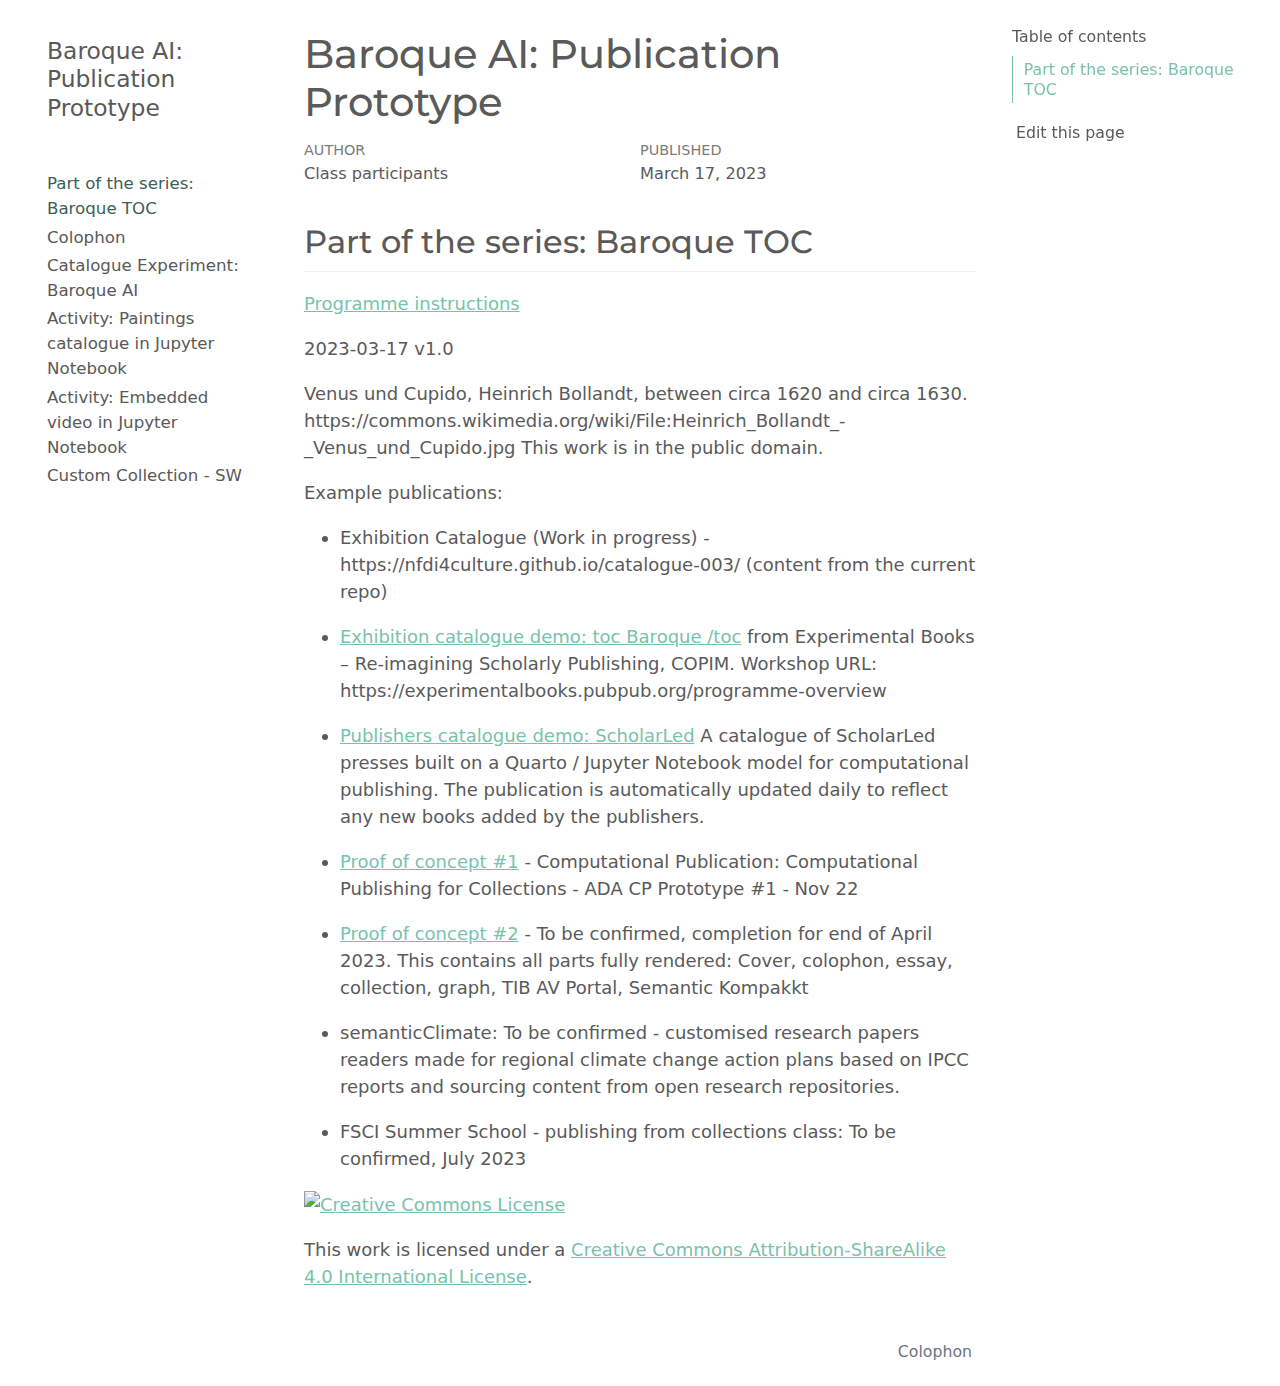
==== docs/index.html @ 7a8c7f81 "updates" ====
<!DOCTYPE html>
<html xmlns="http://www.w3.org/1999/xhtml" lang="en" xml:lang="en"><head>

<meta charset="utf-8">
<meta name="generator" content="quarto-1.2.475">

<meta name="viewport" content="width=device-width, initial-scale=1.0, user-scalable=yes">

<meta name="author" content="Class participants">
<meta name="dcterms.date" content="2023-03-17">

<title>Baroque AI: Publication Prototype</title>
<style>
code{white-space: pre-wrap;}
span.smallcaps{font-variant: small-caps;}
div.columns{display: flex; gap: min(4vw, 1.5em);}
div.column{flex: auto; overflow-x: auto;}
div.hanging-indent{margin-left: 1.5em; text-indent: -1.5em;}
ul.task-list{list-style: none;}
ul.task-list li input[type="checkbox"] {
  width: 0.8em;
  margin: 0 0.8em 0.2em -1.6em;
  vertical-align: middle;
}
</style>


<script src="site_libs/quarto-nav/quarto-nav.js"></script>
<script src="site_libs/quarto-nav/headroom.min.js"></script>
<script src="site_libs/clipboard/clipboard.min.js"></script>
<script src="site_libs/quarto-search/autocomplete.umd.js"></script>
<script src="site_libs/quarto-search/fuse.min.js"></script>
<script src="site_libs/quarto-search/quarto-search.js"></script>
<meta name="quarto:offset" content="./">
<link href="./colophon.html" rel="next">
<script src="site_libs/quarto-html/quarto.js"></script>
<script src="site_libs/quarto-html/popper.min.js"></script>
<script src="site_libs/quarto-html/tippy.umd.min.js"></script>
<script src="site_libs/quarto-html/anchor.min.js"></script>
<link href="site_libs/quarto-html/tippy.css" rel="stylesheet">
<link href="site_libs/quarto-html/quarto-syntax-highlighting.css" rel="stylesheet" id="quarto-text-highlighting-styles">
<script src="site_libs/bootstrap/bootstrap.min.js"></script>
<link href="site_libs/bootstrap/bootstrap-icons.css" rel="stylesheet">
<link href="site_libs/bootstrap/bootstrap.min.css" rel="stylesheet" id="quarto-bootstrap" data-mode="light">
<script id="quarto-search-options" type="application/json">{
  "location": "sidebar",
  "copy-button": false,
  "collapse-after": 3,
  "panel-placement": "start",
  "type": "textbox",
  "limit": 20,
  "language": {
    "search-no-results-text": "No results",
    "search-matching-documents-text": "matching documents",
    "search-copy-link-title": "Copy link to search",
    "search-hide-matches-text": "Hide additional matches",
    "search-more-match-text": "more match in this document",
    "search-more-matches-text": "more matches in this document",
    "search-clear-button-title": "Clear",
    "search-detached-cancel-button-title": "Cancel",
    "search-submit-button-title": "Submit"
  }
}</script>
<script async="" src="https://hypothes.is/embed.js"></script>


</head>

<body class="nav-sidebar floating">

<div id="quarto-search-results"></div>
  <header id="quarto-header" class="headroom fixed-top">
  <nav class="quarto-secondary-nav" data-bs-toggle="collapse" data-bs-target="#quarto-sidebar" aria-controls="quarto-sidebar" aria-expanded="false" aria-label="Toggle sidebar navigation" onclick="if (window.quartoToggleHeadroom) { window.quartoToggleHeadroom(); }">
    <div class="container-fluid d-flex justify-content-between">
      <h1 class="quarto-secondary-nav-title">Baroque AI: Publication Prototype</h1>
      <button type="button" class="quarto-btn-toggle btn" aria-label="Show secondary navigation">
        <i class="bi bi-chevron-right"></i>
      </button>
    </div>
  </nav>
</header>
<!-- content -->
<div id="quarto-content" class="quarto-container page-columns page-rows-contents page-layout-article">
<!-- sidebar -->
  <nav id="quarto-sidebar" class="sidebar collapse sidebar-navigation floating overflow-auto">
    <div class="pt-lg-2 mt-2 text-left sidebar-header">
    <div class="sidebar-title mb-0 py-0">
      <a href="./">Baroque AI: Publication Prototype</a> 
        <div class="sidebar-tools-main">
    <a href="https://github.com/NFDI4Culture/catalogue-003" title="Source Code" class="sidebar-tool px-1"><i class="bi bi-github"></i></a>
    <a href="./Baroque-AI--Publication-Prototype.pdf" title="Download PDF" class="sidebar-tool px-1"><i class="bi bi-file-pdf"></i></a>
</div>
    </div>
      </div>
      <div class="mt-2 flex-shrink-0 align-items-center">
        <div class="sidebar-search">
        <div id="quarto-search" class="" title="Search"></div>
        </div>
      </div>
    <div class="sidebar-menu-container"> 
    <ul class="list-unstyled mt-1">
        <li class="sidebar-item">
  <div class="sidebar-item-container"> 
  <a href="./index.html" class="sidebar-item-text sidebar-link active"><span class="chapter-title">Part of the series: Baroque TOC</span></a>
  </div>
</li>
        <li class="sidebar-item">
  <div class="sidebar-item-container"> 
  <a href="./colophon.html" class="sidebar-item-text sidebar-link"><span class="chapter-title">Colophon</span></a>
  </div>
</li>
        <li class="sidebar-item">
  <div class="sidebar-item-container"> 
  <a href="./collection003.html" class="sidebar-item-text sidebar-link"><span class="chapter-title">Catalogue Experiment: Baroque AI</span></a>
  </div>
</li>
        <li class="sidebar-item">
  <div class="sidebar-item-container"> 
  <a href="./paintings.html" class="sidebar-item-text sidebar-link"><span class="chapter-title">Activity: Paintings catalogue in Jupyter Notebook</span></a>
  </div>
</li>
        <li class="sidebar-item">
  <div class="sidebar-item-container"> 
  <a href="./video.html" class="sidebar-item-text sidebar-link"><span class="chapter-title">Activity: Embedded video in Jupyter Notebook</span></a>
  </div>
</li>
        <li class="sidebar-item">
  <div class="sidebar-item-container"> 
  <a href="./sw-collection.html" class="sidebar-item-text sidebar-link"><span class="chapter-title">Custom Collection - SW</span></a>
  </div>
</li>
    </ul>
    </div>
</nav>
<!-- margin-sidebar -->
    <div id="quarto-margin-sidebar" class="sidebar margin-sidebar">
        <nav id="TOC" role="doc-toc" class="toc-active">
    <h2 id="toc-title">Table of contents</h2>
   
  <ul>
  <li><a href="#part-of-the-series-baroque-toc" id="toc-part-of-the-series-baroque-toc" class="nav-link active" data-scroll-target="#part-of-the-series-baroque-toc">Part of the series: Baroque TOC</a></li>
  </ul>
<div class="toc-actions"><div><i class="bi bi-github"></i></div><div class="action-links"><p><a href="https://github.com/NFDI4Culture/catalogue-003/edit/main/index.qmd" class="toc-action">Edit this page</a></p></div></div></nav>
    </div>
<!-- main -->
<main class="content" id="quarto-document-content">

<header id="title-block-header" class="quarto-title-block default">
<div class="quarto-title">
<h1 class="title d-none d-lg-block">Baroque AI: Publication Prototype</h1>
</div>



<div class="quarto-title-meta">

    <div>
    <div class="quarto-title-meta-heading">Author</div>
    <div class="quarto-title-meta-contents">
             <p>Class participants </p>
          </div>
  </div>
    
    <div>
    <div class="quarto-title-meta-heading">Published</div>
    <div class="quarto-title-meta-contents">
      <p class="date">March 17, 2023</p>
    </div>
  </div>
  
    
  </div>
  

</header>

<section id="part-of-the-series-baroque-toc" class="level2">
<h2 class="anchored" data-anchor-id="part-of-the-series-baroque-toc">Part of the series: Baroque TOC</h2>
<p><a href="https://nfdi4culture.github.io/class-ADA-CP-pipeline/">Programme instructions</a></p>
<p>2023-03-17 v1.0</p>
<p>Venus und Cupido, Heinrich Bollandt, between circa 1620 and circa 1630. https://commons.wikimedia.org/wiki/File:Heinrich_Bollandt_-_Venus_und_Cupido.jpg This work is in the public domain.</p>
<p>Example publications:</p>
<ul>
<li><p>Exhibition Catalogue (Work in progress) - https://nfdi4culture.github.io/catalogue-003/ (content from the current repo)</p></li>
<li><p><a href="https://nfdi4culture.github.io/experimental-books-workshop/">Exhibition catalogue demo: toc Baroque /toc</a> from Experimental Books – Re-imagining Scholarly Publishing, COPIM. Workshop URL: https://experimentalbooks.pubpub.org/programme-overview</p></li>
<li><p><a href="https://simonxix.github.io/scholarled_catalogue/">Publishers catalogue demo: ScholarLed</a> A catalogue of ScholarLed presses built on a Quarto / Jupyter Notebook model for computational publishing. The publication is automatically updated daily to reflect any new books added by the publishers.</p></li>
<li><p><a href="https://nfdi4culture.github.io/cp4c/">Proof of concept #1</a> - Computational Publication: Computational Publishing for Collections - ADA CP Prototype #1 - Nov 22</p></li>
<li><p><a href="https://nfdi4culture.github.io/art_catalogue_test/">Proof of concept #2</a> - To be confirmed, completion for end of April 2023. This contains all parts fully rendered: Cover, colophon, essay, collection, graph, TIB AV Portal, Semantic Kompakkt</p></li>
<li><p>semanticClimate: To be confirmed - customised research papers readers made for regional climate change action plans based on IPCC reports and sourcing content from open research repositories.</p></li>
<li><p>FSCI Summer School - publishing from collections class: To be confirmed, July 2023</p></li>
</ul>
<p><a rel="license" href="http://creativecommons.org/licenses/by-sa/4.0/"><img alt="Creative Commons License" style="border-width:0" src="https://i.creativecommons.org/l/by-sa/4.0/88x31.png"></a></p>
<p>This work is licensed under a <a rel="license" href="http://creativecommons.org/licenses/by-sa/4.0/">Creative Commons Attribution-ShareAlike 4.0 International License</a>.</p>


</section>

</main> <!-- /main -->
<script id="quarto-html-after-body" type="application/javascript">
window.document.addEventListener("DOMContentLoaded", function (event) {
  const toggleBodyColorMode = (bsSheetEl) => {
    const mode = bsSheetEl.getAttribute("data-mode");
    const bodyEl = window.document.querySelector("body");
    if (mode === "dark") {
      bodyEl.classList.add("quarto-dark");
      bodyEl.classList.remove("quarto-light");
    } else {
      bodyEl.classList.add("quarto-light");
      bodyEl.classList.remove("quarto-dark");
    }
  }
  const toggleBodyColorPrimary = () => {
    const bsSheetEl = window.document.querySelector("link#quarto-bootstrap");
    if (bsSheetEl) {
      toggleBodyColorMode(bsSheetEl);
    }
  }
  toggleBodyColorPrimary();  
  const icon = "";
  const anchorJS = new window.AnchorJS();
  anchorJS.options = {
    placement: 'right',
    icon: icon
  };
  anchorJS.add('.anchored');
  const clipboard = new window.ClipboardJS('.code-copy-button', {
    target: function(trigger) {
      return trigger.previousElementSibling;
    }
  });
  clipboard.on('success', function(e) {
    // button target
    const button = e.trigger;
    // don't keep focus
    button.blur();
    // flash "checked"
    button.classList.add('code-copy-button-checked');
    var currentTitle = button.getAttribute("title");
    button.setAttribute("title", "Copied!");
    let tooltip;
    if (window.bootstrap) {
      button.setAttribute("data-bs-toggle", "tooltip");
      button.setAttribute("data-bs-placement", "left");
      button.setAttribute("data-bs-title", "Copied!");
      tooltip = new bootstrap.Tooltip(button, 
        { trigger: "manual", 
          customClass: "code-copy-button-tooltip",
          offset: [0, -8]});
      tooltip.show();    
    }
    setTimeout(function() {
      if (tooltip) {
        tooltip.hide();
        button.removeAttribute("data-bs-title");
        button.removeAttribute("data-bs-toggle");
        button.removeAttribute("data-bs-placement");
      }
      button.setAttribute("title", currentTitle);
      button.classList.remove('code-copy-button-checked');
    }, 1000);
    // clear code selection
    e.clearSelection();
  });
  function tippyHover(el, contentFn) {
    const config = {
      allowHTML: true,
      content: contentFn,
      maxWidth: 500,
      delay: 100,
      arrow: false,
      appendTo: function(el) {
          return el.parentElement;
      },
      interactive: true,
      interactiveBorder: 10,
      theme: 'quarto',
      placement: 'bottom-start'
    };
    window.tippy(el, config); 
  }
  const noterefs = window.document.querySelectorAll('a[role="doc-noteref"]');
  for (var i=0; i<noterefs.length; i++) {
    const ref = noterefs[i];
    tippyHover(ref, function() {
      // use id or data attribute instead here
      let href = ref.getAttribute('data-footnote-href') || ref.getAttribute('href');
      try { href = new URL(href).hash; } catch {}
      const id = href.replace(/^#\/?/, "");
      const note = window.document.getElementById(id);
      return note.innerHTML;
    });
  }
  const findCites = (el) => {
    const parentEl = el.parentElement;
    if (parentEl) {
      const cites = parentEl.dataset.cites;
      if (cites) {
        return {
          el,
          cites: cites.split(' ')
        };
      } else {
        return findCites(el.parentElement)
      }
    } else {
      return undefined;
    }
  };
  var bibliorefs = window.document.querySelectorAll('a[role="doc-biblioref"]');
  for (var i=0; i<bibliorefs.length; i++) {
    const ref = bibliorefs[i];
    const citeInfo = findCites(ref);
    if (citeInfo) {
      tippyHover(citeInfo.el, function() {
        var popup = window.document.createElement('div');
        citeInfo.cites.forEach(function(cite) {
          var citeDiv = window.document.createElement('div');
          citeDiv.classList.add('hanging-indent');
          citeDiv.classList.add('csl-entry');
          var biblioDiv = window.document.getElementById('ref-' + cite);
          if (biblioDiv) {
            citeDiv.innerHTML = biblioDiv.innerHTML;
          }
          popup.appendChild(citeDiv);
        });
        return popup.innerHTML;
      });
    }
  }
});
</script>
<nav class="page-navigation">
  <div class="nav-page nav-page-previous">
  </div>
  <div class="nav-page nav-page-next">
      <a href="./colophon.html" class="pagination-link">
        <span class="nav-page-text"><span class="chapter-title">Colophon</span></span> <i class="bi bi-arrow-right-short"></i>
      </a>
  </div>
</nav>
</div> <!-- /content -->



</body></html>
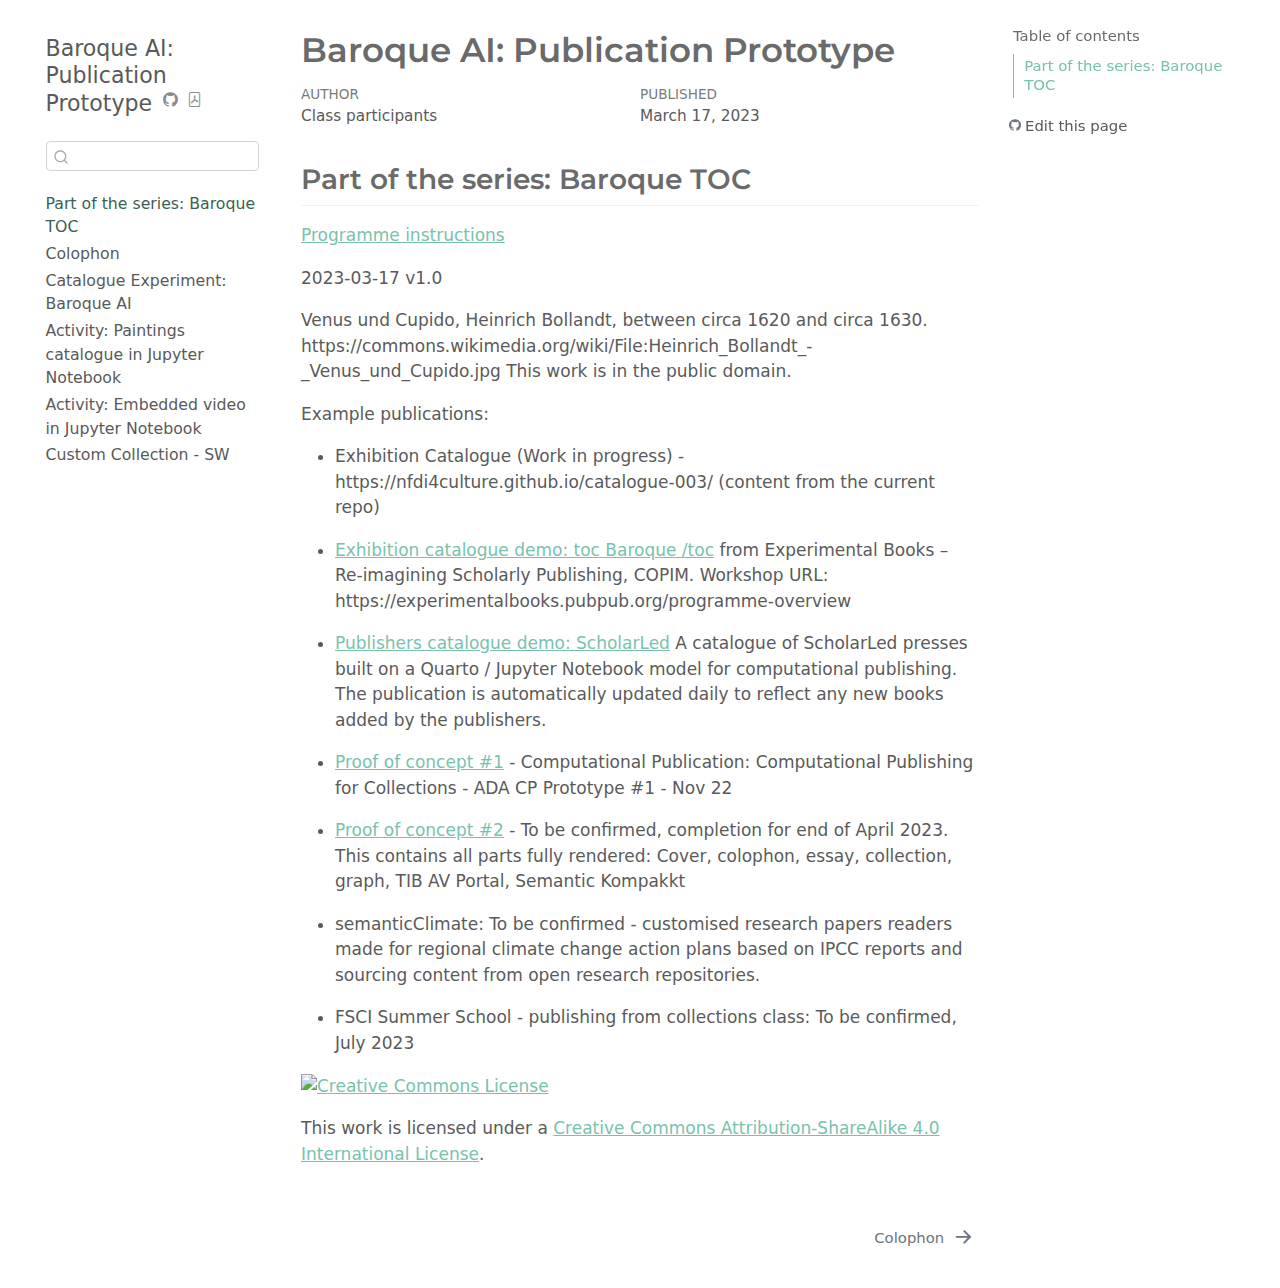
==== commit f9669c50: "changed my collection query" ====
--- a/docs/index.html
+++ b/docs/index.html
@@ -2,7 +2,7 @@
 <html xmlns="http://www.w3.org/1999/xhtml" lang="en" xml:lang="en"><head>
 
 <meta charset="utf-8">
-<meta name="generator" content="quarto-1.2.475">
+<meta name="generator" content="quarto-1.3.287">
 
 <meta name="viewport" content="width=device-width, initial-scale=1.0, user-scalable=yes">
 
@@ -19,7 +19,7 @@
 ul.task-list{list-style: none;}
 ul.task-list li input[type="checkbox"] {
   width: 0.8em;
-  margin: 0 0.8em 0.2em -1.6em;
+  margin: 0 0.8em 0.2em -1em; /* quarto-specific, see https://github.com/quarto-dev/quarto-cli/issues/4556 */ 
   vertical-align: middle;
 }
 </style>
@@ -70,11 +70,16 @@
 
 <div id="quarto-search-results"></div>
   <header id="quarto-header" class="headroom fixed-top">
-  <nav class="quarto-secondary-nav" data-bs-toggle="collapse" data-bs-target="#quarto-sidebar" aria-controls="quarto-sidebar" aria-expanded="false" aria-label="Toggle sidebar navigation" onclick="if (window.quartoToggleHeadroom) { window.quartoToggleHeadroom(); }">
-    <div class="container-fluid d-flex justify-content-between">
-      <h1 class="quarto-secondary-nav-title">Baroque AI: Publication Prototype</h1>
-      <button type="button" class="quarto-btn-toggle btn" aria-label="Show secondary navigation">
-        <i class="bi bi-chevron-right"></i>
+  <nav class="quarto-secondary-nav">
+    <div class="container-fluid d-flex">
+      <button type="button" class="quarto-btn-toggle btn" data-bs-toggle="collapse" data-bs-target="#quarto-sidebar,#quarto-sidebar-glass" aria-controls="quarto-sidebar" aria-expanded="false" aria-label="Toggle sidebar navigation" onclick="if (window.quartoToggleHeadroom) { window.quartoToggleHeadroom(); }">
+        <i class="bi bi-layout-text-sidebar-reverse"></i>
+      </button>
+      <nav class="quarto-page-breadcrumbs" aria-label="breadcrumb"><ol class="breadcrumb"><li class="breadcrumb-item"><a href="./index.html"><span class="chapter-number">1</span>&nbsp; <span class="chapter-title">Part of the series: Baroque TOC</span></a></li></ol></nav>
+      <a class="flex-grow-1" role="button" data-bs-toggle="collapse" data-bs-target="#quarto-sidebar,#quarto-sidebar-glass" aria-controls="quarto-sidebar" aria-expanded="false" aria-label="Toggle sidebar navigation" onclick="if (window.quartoToggleHeadroom) { window.quartoToggleHeadroom(); }">      
+      </a>
+      <button type="button" class="btn quarto-search-button" aria-label="Search" onclick="window.quartoOpenSearch();">
+        <i class="bi bi-search"></i>
       </button>
     </div>
   </nav>
@@ -82,21 +87,21 @@
 <!-- content -->
 <div id="quarto-content" class="quarto-container page-columns page-rows-contents page-layout-article">
 <!-- sidebar -->
-  <nav id="quarto-sidebar" class="sidebar collapse sidebar-navigation floating overflow-auto">
+  <nav id="quarto-sidebar" class="sidebar collapse collapse-horizontal sidebar-navigation floating overflow-auto">
     <div class="pt-lg-2 mt-2 text-left sidebar-header">
     <div class="sidebar-title mb-0 py-0">
       <a href="./">Baroque AI: Publication Prototype</a> 
         <div class="sidebar-tools-main">
-    <a href="https://github.com/NFDI4Culture/catalogue-003" title="Source Code" class="sidebar-tool px-1"><i class="bi bi-github"></i></a>
-    <a href="./Baroque-AI--Publication-Prototype.pdf" title="Download PDF" class="sidebar-tool px-1"><i class="bi bi-file-pdf"></i></a>
+    <a href="https://github.com/NFDI4Culture/catalogue-003" title="Source Code" class="quarto-navigation-tool px-1" aria-label="Source Code"><i class="bi bi-github"></i></a>
+    <a href="./Baroque-AI--Publication-Prototype.pdf" title="Download PDF" class="quarto-navigation-tool px-1" aria-label="Download PDF"><i class="bi bi-file-pdf"></i></a>
 </div>
     </div>
       </div>
-      <div class="mt-2 flex-shrink-0 align-items-center">
+        <div class="mt-2 flex-shrink-0 align-items-center">
         <div class="sidebar-search">
         <div id="quarto-search" class="" title="Search"></div>
         </div>
-      </div>
+        </div>
     <div class="sidebar-menu-container"> 
     <ul class="list-unstyled mt-1">
         <li class="sidebar-item">
@@ -132,6 +137,7 @@
     </ul>
     </div>
 </nav>
+<div id="quarto-sidebar-glass" data-bs-toggle="collapse" data-bs-target="#quarto-sidebar,#quarto-sidebar-glass"></div>
 <!-- margin-sidebar -->
     <div id="quarto-margin-sidebar" class="sidebar margin-sidebar">
         <nav id="TOC" role="doc-toc" class="toc-active">
@@ -147,7 +153,7 @@
 
 <header id="title-block-header" class="quarto-title-block default">
 <div class="quarto-title">
-<h1 class="title d-none d-lg-block">Baroque AI: Publication Prototype</h1>
+<h1 class="title">Baroque AI: Publication Prototype</h1>
 </div>
 
 
@@ -223,9 +229,23 @@
     icon: icon
   };
   anchorJS.add('.anchored');
+  const isCodeAnnotation = (el) => {
+    for (const clz of el.classList) {
+      if (clz.startsWith('code-annotation-')) {                     
+        return true;
+      }
+    }
+    return false;
+  }
   const clipboard = new window.ClipboardJS('.code-copy-button', {
-    target: function(trigger) {
-      return trigger.previousElementSibling;
+    text: function(trigger) {
+      const codeEl = trigger.previousElementSibling.cloneNode(true);
+      for (const childEl of codeEl.children) {
+        if (isCodeAnnotation(childEl)) {
+          childEl.remove();
+        }
+      }
+      return codeEl.innerText;
     }
   });
   clipboard.on('success', function(e) {
@@ -290,6 +310,92 @@
       return note.innerHTML;
     });
   }
+      let selectedAnnoteEl;
+      const selectorForAnnotation = ( cell, annotation) => {
+        let cellAttr = 'data-code-cell="' + cell + '"';
+        let lineAttr = 'data-code-annotation="' +  annotation + '"';
+        const selector = 'span[' + cellAttr + '][' + lineAttr + ']';
+        return selector;
+      }
+      const selectCodeLines = (annoteEl) => {
+        const doc = window.document;
+        const targetCell = annoteEl.getAttribute("data-target-cell");
+        const targetAnnotation = annoteEl.getAttribute("data-target-annotation");
+        const annoteSpan = window.document.querySelector(selectorForAnnotation(targetCell, targetAnnotation));
+        const lines = annoteSpan.getAttribute("data-code-lines").split(",");
+        const lineIds = lines.map((line) => {
+          return targetCell + "-" + line;
+        })
+        let top = null;
+        let height = null;
+        let parent = null;
+        if (lineIds.length > 0) {
+            //compute the position of the single el (top and bottom and make a div)
+            const el = window.document.getElementById(lineIds[0]);
+            top = el.offsetTop;
+            height = el.offsetHeight;
+            parent = el.parentElement.parentElement;
+          if (lineIds.length > 1) {
+            const lastEl = window.document.getElementById(lineIds[lineIds.length - 1]);
+            const bottom = lastEl.offsetTop + lastEl.offsetHeight;
+            height = bottom - top;
+          }
+          if (top !== null && height !== null && parent !== null) {
+            // cook up a div (if necessary) and position it 
+            let div = window.document.getElementById("code-annotation-line-highlight");
+            if (div === null) {
+              div = window.document.createElement("div");
+              div.setAttribute("id", "code-annotation-line-highlight");
+              div.style.position = 'absolute';
+              parent.appendChild(div);
+            }
+            div.style.top = top - 2 + "px";
+            div.style.height = height + 4 + "px";
+            let gutterDiv = window.document.getElementById("code-annotation-line-highlight-gutter");
+            if (gutterDiv === null) {
+              gutterDiv = window.document.createElement("div");
+              gutterDiv.setAttribute("id", "code-annotation-line-highlight-gutter");
+              gutterDiv.style.position = 'absolute';
+              const codeCell = window.document.getElementById(targetCell);
+              const gutter = codeCell.querySelector('.code-annotation-gutter');
+              gutter.appendChild(gutterDiv);
+            }
+            gutterDiv.style.top = top - 2 + "px";
+            gutterDiv.style.height = height + 4 + "px";
+          }
+          selectedAnnoteEl = annoteEl;
+        }
+      };
+      const unselectCodeLines = () => {
+        const elementsIds = ["code-annotation-line-highlight", "code-annotation-line-highlight-gutter"];
+        elementsIds.forEach((elId) => {
+          const div = window.document.getElementById(elId);
+          if (div) {
+            div.remove();
+          }
+        });
+        selectedAnnoteEl = undefined;
+      };
+      // Attach click handler to the DT
+      const annoteDls = window.document.querySelectorAll('dt[data-target-cell]');
+      for (const annoteDlNode of annoteDls) {
+        annoteDlNode.addEventListener('click', (event) => {
+          const clickedEl = event.target;
+          if (clickedEl !== selectedAnnoteEl) {
+            unselectCodeLines();
+            const activeEl = window.document.querySelector('dt[data-target-cell].code-annotation-active');
+            if (activeEl) {
+              activeEl.classList.remove('code-annotation-active');
+            }
+            selectCodeLines(clickedEl);
+            clickedEl.classList.add('code-annotation-active');
+          } else {
+            // Unselect the line
+            unselectCodeLines();
+            clickedEl.classList.remove('code-annotation-active');
+          }
+        });
+      }
   const findCites = (el) => {
     const parentEl = el.parentElement;
     if (parentEl) {
--- a/docs/site_libs/quarto-html/quarto-syntax-highlighting.css
+++ b/docs/site_libs/quarto-html/quarto-syntax-highlighting.css
@@ -0,0 +1,203 @@
+/* quarto syntax highlight colors */
+:root {
+  --quarto-hl-ot-color: #003B4F;
+  --quarto-hl-at-color: #657422;
+  --quarto-hl-ss-color: #20794D;
+  --quarto-hl-an-color: #5E5E5E;
+  --quarto-hl-fu-color: #4758AB;
+  --quarto-hl-st-color: #20794D;
+  --quarto-hl-cf-color: #003B4F;
+  --quarto-hl-op-color: #5E5E5E;
+  --quarto-hl-er-color: #AD0000;
+  --quarto-hl-bn-color: #AD0000;
+  --quarto-hl-al-color: #AD0000;
+  --quarto-hl-va-color: #111111;
+  --quarto-hl-bu-color: inherit;
+  --quarto-hl-ex-color: inherit;
+  --quarto-hl-pp-color: #AD0000;
+  --quarto-hl-in-color: #5E5E5E;
+  --quarto-hl-vs-color: #20794D;
+  --quarto-hl-wa-color: #5E5E5E;
+  --quarto-hl-do-color: #5E5E5E;
+  --quarto-hl-im-color: #00769E;
+  --quarto-hl-ch-color: #20794D;
+  --quarto-hl-dt-color: #AD0000;
+  --quarto-hl-fl-color: #AD0000;
+  --quarto-hl-co-color: #5E5E5E;
+  --quarto-hl-cv-color: #5E5E5E;
+  --quarto-hl-cn-color: #8f5902;
+  --quarto-hl-sc-color: #5E5E5E;
+  --quarto-hl-dv-color: #AD0000;
+  --quarto-hl-kw-color: #003B4F;
+}
+
+/* other quarto variables */
+:root {
+  --quarto-font-monospace: SFMono-Regular, Menlo, Monaco, Consolas, "Liberation Mono", "Courier New", monospace;
+}
+
+pre > code.sourceCode > span {
+  color: #003B4F;
+}
+
+code span {
+  color: #003B4F;
+}
+
+code.sourceCode > span {
+  color: #003B4F;
+}
+
+div.sourceCode,
+div.sourceCode pre.sourceCode {
+  color: #003B4F;
+}
+
+code span.ot {
+  color: #003B4F;
+  font-style: inherit;
+}
+
+code span.at {
+  color: #657422;
+  font-style: inherit;
+}
+
+code span.ss {
+  color: #20794D;
+  font-style: inherit;
+}
+
+code span.an {
+  color: #5E5E5E;
+  font-style: inherit;
+}
+
+code span.fu {
+  color: #4758AB;
+  font-style: inherit;
+}
+
+code span.st {
+  color: #20794D;
+  font-style: inherit;
+}
+
+code span.cf {
+  color: #003B4F;
+  font-style: inherit;
+}
+
+code span.op {
+  color: #5E5E5E;
+  font-style: inherit;
+}
+
+code span.er {
+  color: #AD0000;
+  font-style: inherit;
+}
+
+code span.bn {
+  color: #AD0000;
+  font-style: inherit;
+}
+
+code span.al {
+  color: #AD0000;
+  font-style: inherit;
+}
+
+code span.va {
+  color: #111111;
+  font-style: inherit;
+}
+
+code span.bu {
+  font-style: inherit;
+}
+
+code span.ex {
+  font-style: inherit;
+}
+
+code span.pp {
+  color: #AD0000;
+  font-style: inherit;
+}
+
+code span.in {
+  color: #5E5E5E;
+  font-style: inherit;
+}
+
+code span.vs {
+  color: #20794D;
+  font-style: inherit;
+}
+
+code span.wa {
+  color: #5E5E5E;
+  font-style: italic;
+}
+
+code span.do {
+  color: #5E5E5E;
+  font-style: italic;
+}
+
+code span.im {
+  color: #00769E;
+  font-style: inherit;
+}
+
+code span.ch {
+  color: #20794D;
+  font-style: inherit;
+}
+
+code span.dt {
+  color: #AD0000;
+  font-style: inherit;
+}
+
+code span.fl {
+  color: #AD0000;
+  font-style: inherit;
+}
+
+code span.co {
+  color: #5E5E5E;
+  font-style: inherit;
+}
+
+code span.cv {
+  color: #5E5E5E;
+  font-style: italic;
+}
+
+code span.cn {
+  color: #8f5902;
+  font-style: inherit;
+}
+
+code span.sc {
+  color: #5E5E5E;
+  font-style: inherit;
+}
+
+code span.dv {
+  color: #AD0000;
+  font-style: inherit;
+}
+
+code span.kw {
+  color: #003B4F;
+  font-style: inherit;
+}
+
+.prevent-inlining {
+  content: "</";
+}
+
+/*# sourceMappingURL=debc5d5d77c3f9108843748ff7464032.css.map */
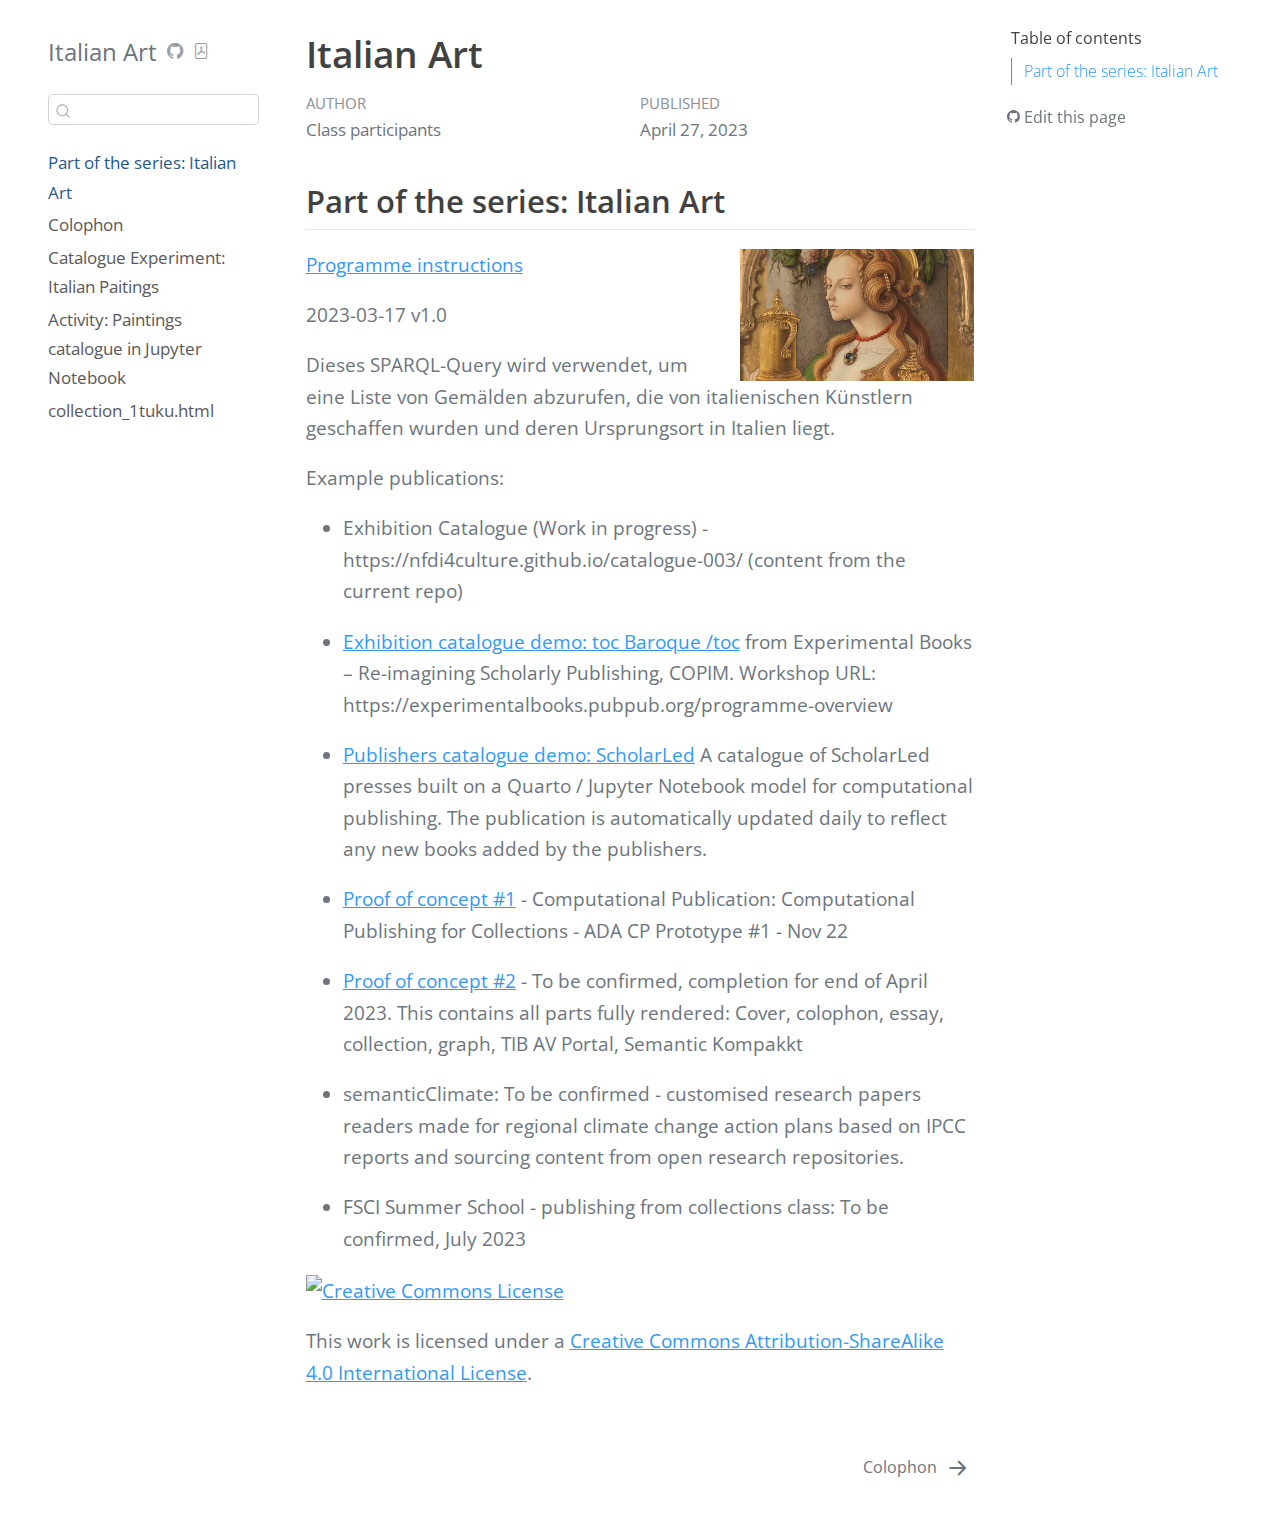
==== commit 200b6449: "results of "Publishing Task"" ====
--- a/docs/index.html
+++ b/docs/index.html
@@ -7,9 +7,9 @@
 <meta name="viewport" content="width=device-width, initial-scale=1.0, user-scalable=yes">
 
 <meta name="author" content="Class participants">
-<meta name="dcterms.date" content="2023-03-17">
-
-<title>Baroque AI: Publication Prototype</title>
+<meta name="dcterms.date" content="2023-04-27">
+
+<title>Italian Art</title>
 <style>
 code{white-space: pre-wrap;}
 span.smallcaps{font-variant: small-caps;}
@@ -75,7 +75,7 @@
       <button type="button" class="quarto-btn-toggle btn" data-bs-toggle="collapse" data-bs-target="#quarto-sidebar,#quarto-sidebar-glass" aria-controls="quarto-sidebar" aria-expanded="false" aria-label="Toggle sidebar navigation" onclick="if (window.quartoToggleHeadroom) { window.quartoToggleHeadroom(); }">
         <i class="bi bi-layout-text-sidebar-reverse"></i>
       </button>
-      <nav class="quarto-page-breadcrumbs" aria-label="breadcrumb"><ol class="breadcrumb"><li class="breadcrumb-item"><a href="./index.html"><span class="chapter-number">1</span>&nbsp; <span class="chapter-title">Part of the series: Baroque TOC</span></a></li></ol></nav>
+      <nav class="quarto-page-breadcrumbs" aria-label="breadcrumb"><ol class="breadcrumb"><li class="breadcrumb-item"><a href="./index.html"><span class="chapter-number">1</span>&nbsp; <span class="chapter-title">Part of the series: Italian Art</span></a></li></ol></nav>
       <a class="flex-grow-1" role="button" data-bs-toggle="collapse" data-bs-target="#quarto-sidebar,#quarto-sidebar-glass" aria-controls="quarto-sidebar" aria-expanded="false" aria-label="Toggle sidebar navigation" onclick="if (window.quartoToggleHeadroom) { window.quartoToggleHeadroom(); }">      
       </a>
       <button type="button" class="btn quarto-search-button" aria-label="Search" onclick="window.quartoOpenSearch();">
@@ -90,10 +90,10 @@
   <nav id="quarto-sidebar" class="sidebar collapse collapse-horizontal sidebar-navigation floating overflow-auto">
     <div class="pt-lg-2 mt-2 text-left sidebar-header">
     <div class="sidebar-title mb-0 py-0">
-      <a href="./">Baroque AI: Publication Prototype</a> 
+      <a href="./">Italian Art</a> 
         <div class="sidebar-tools-main">
     <a href="https://github.com/NFDI4Culture/catalogue-003" title="Source Code" class="quarto-navigation-tool px-1" aria-label="Source Code"><i class="bi bi-github"></i></a>
-    <a href="./Baroque-AI--Publication-Prototype.pdf" title="Download PDF" class="quarto-navigation-tool px-1" aria-label="Download PDF"><i class="bi bi-file-pdf"></i></a>
+    <a href="./Italian-Art.pdf" title="Download PDF" class="quarto-navigation-tool px-1" aria-label="Download PDF"><i class="bi bi-file-pdf"></i></a>
 </div>
     </div>
       </div>
@@ -106,7 +106,7 @@
     <ul class="list-unstyled mt-1">
         <li class="sidebar-item">
   <div class="sidebar-item-container"> 
-  <a href="./index.html" class="sidebar-item-text sidebar-link active"><span class="chapter-title">Part of the series: Baroque TOC</span></a>
+  <a href="./index.html" class="sidebar-item-text sidebar-link active"><span class="chapter-title">Part of the series: Italian Art</span></a>
   </div>
 </li>
         <li class="sidebar-item">
@@ -116,22 +116,17 @@
 </li>
         <li class="sidebar-item">
   <div class="sidebar-item-container"> 
-  <a href="./collection003.html" class="sidebar-item-text sidebar-link"><span class="chapter-title">Catalogue Experiment: Baroque AI</span></a>
+  <a href="./collection003.html" class="sidebar-item-text sidebar-link"><span class="chapter-title">Catalogue Experiment: Italian Paitings</span></a>
   </div>
 </li>
         <li class="sidebar-item">
   <div class="sidebar-item-container"> 
-  <a href="./paintings.html" class="sidebar-item-text sidebar-link"><span class="chapter-title">Activity: Paintings catalogue in Jupyter Notebook</span></a>
+  <a href="./paintings_1tuku.html" class="sidebar-item-text sidebar-link"><span class="chapter-title">Activity: Paintings catalogue in Jupyter Notebook</span></a>
   </div>
 </li>
         <li class="sidebar-item">
   <div class="sidebar-item-container"> 
-  <a href="./video.html" class="sidebar-item-text sidebar-link"><span class="chapter-title">Activity: Embedded video in Jupyter Notebook</span></a>
-  </div>
-</li>
-        <li class="sidebar-item">
-  <div class="sidebar-item-container"> 
-  <a href="./sw-collection.html" class="sidebar-item-text sidebar-link"><span class="chapter-title">Custom Collection - SW</span></a>
+  <a href="./collection_1tuku.html" class="sidebar-item-text sidebar-link"><span class="chapter-title">collection_1tuku.html</span></a>
   </div>
 </li>
     </ul>
@@ -144,7 +139,7 @@
     <h2 id="toc-title">Table of contents</h2>
    
   <ul>
-  <li><a href="#part-of-the-series-baroque-toc" id="toc-part-of-the-series-baroque-toc" class="nav-link active" data-scroll-target="#part-of-the-series-baroque-toc">Part of the series: Baroque TOC</a></li>
+  <li><a href="#part-of-the-series-italian-art" id="toc-part-of-the-series-italian-art" class="nav-link active" data-scroll-target="#part-of-the-series-italian-art">Part of the series: Italian Art</a></li>
   </ul>
 <div class="toc-actions"><div><i class="bi bi-github"></i></div><div class="action-links"><p><a href="https://github.com/NFDI4Culture/catalogue-003/edit/main/index.qmd" class="toc-action">Edit this page</a></p></div></div></nav>
     </div>
@@ -153,7 +148,7 @@
 
 <header id="title-block-header" class="quarto-title-block default">
 <div class="quarto-title">
-<h1 class="title">Baroque AI: Publication Prototype</h1>
+<h1 class="title">Italian Art</h1>
 </div>
 
 
@@ -170,7 +165,7 @@
     <div>
     <div class="quarto-title-meta-heading">Published</div>
     <div class="quarto-title-meta-contents">
-      <p class="date">March 17, 2023</p>
+      <p class="date">April 27, 2023</p>
     </div>
   </div>
   
@@ -180,11 +175,12 @@
 
 </header>
 
-<section id="part-of-the-series-baroque-toc" class="level2">
-<h2 class="anchored" data-anchor-id="part-of-the-series-baroque-toc">Part of the series: Baroque TOC</h2>
+
+<section id="part-of-the-series-italian-art" class="level2">
+<h2 class="anchored" data-anchor-id="part-of-the-series-italian-art">Part of the series: Italian Art</h2><p><img src="cover_art.jpg" title="Italian Art" class="quarto-cover-image quarto-discovered-preview-image img-fluid"></p>
 <p><a href="https://nfdi4culture.github.io/class-ADA-CP-pipeline/">Programme instructions</a></p>
 <p>2023-03-17 v1.0</p>
-<p>Venus und Cupido, Heinrich Bollandt, between circa 1620 and circa 1630. https://commons.wikimedia.org/wiki/File:Heinrich_Bollandt_-_Venus_und_Cupido.jpg This work is in the public domain.</p>
+<p>Dieses SPARQL-Query wird verwendet, um eine Liste von Gemälden abzurufen, die von italienischen Künstlern geschaffen wurden und deren Ursprungsort in Italien liegt.</p>
 <p>Example publications:</p>
 <ul>
 <li><p>Exhibition Catalogue (Work in progress) - https://nfdi4culture.github.io/catalogue-003/ (content from the current repo)</p></li>
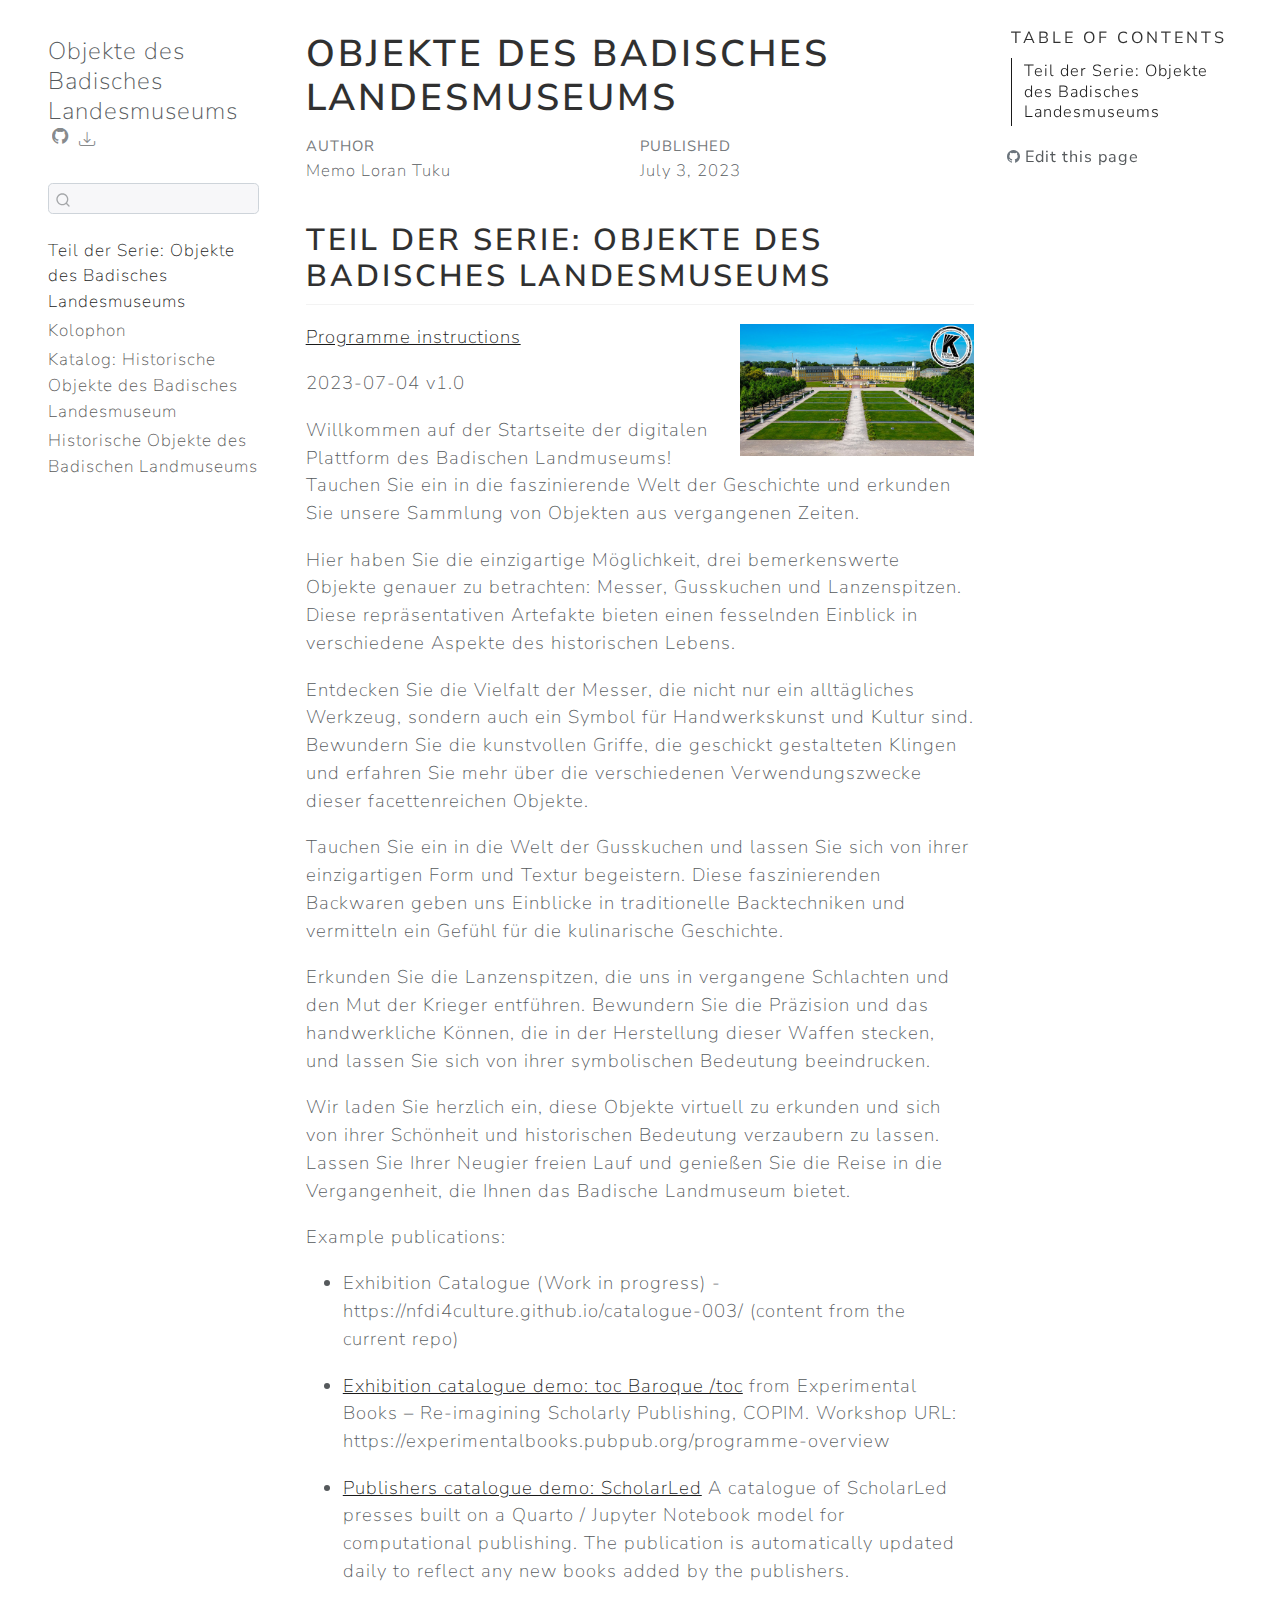
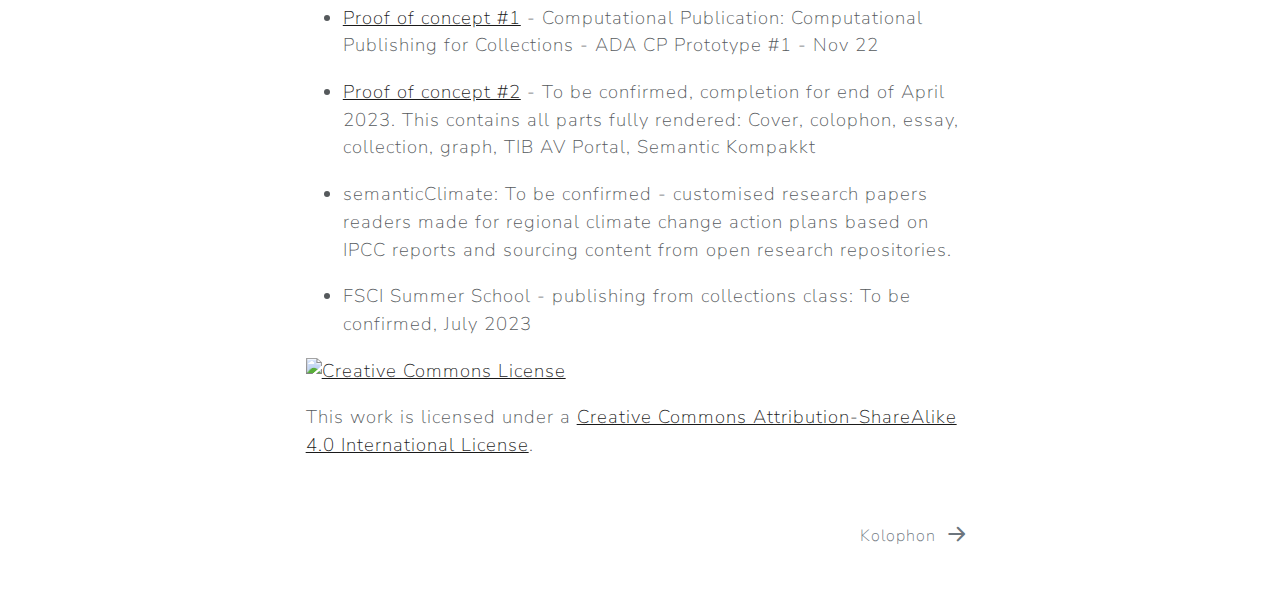
==== commit b265727a: "updated assigment" ====
--- a/docs/index.html
+++ b/docs/index.html
@@ -6,10 +6,10 @@
 
 <meta name="viewport" content="width=device-width, initial-scale=1.0, user-scalable=yes">
 
-<meta name="author" content="Class participants">
-<meta name="dcterms.date" content="2023-04-27">
-
-<title>Italian Art</title>
+<meta name="author" content="Memo Loran Tuku">
+<meta name="dcterms.date" content="2023-07-03">
+
+<title>Objekte des Badisches Landesmuseums</title>
 <style>
 code{white-space: pre-wrap;}
 span.smallcaps{font-variant: small-caps;}
@@ -75,7 +75,7 @@
       <button type="button" class="quarto-btn-toggle btn" data-bs-toggle="collapse" data-bs-target="#quarto-sidebar,#quarto-sidebar-glass" aria-controls="quarto-sidebar" aria-expanded="false" aria-label="Toggle sidebar navigation" onclick="if (window.quartoToggleHeadroom) { window.quartoToggleHeadroom(); }">
         <i class="bi bi-layout-text-sidebar-reverse"></i>
       </button>
-      <nav class="quarto-page-breadcrumbs" aria-label="breadcrumb"><ol class="breadcrumb"><li class="breadcrumb-item"><a href="./index.html"><span class="chapter-number">1</span>&nbsp; <span class="chapter-title">Part of the series: Italian Art</span></a></li></ol></nav>
+      <nav class="quarto-page-breadcrumbs" aria-label="breadcrumb"><ol class="breadcrumb"><li class="breadcrumb-item"><a href="./index.html"><span class="chapter-number">1</span>&nbsp; <span class="chapter-title">Teil der Serie: Objekte des Badisches Landesmuseums</span></a></li></ol></nav>
       <a class="flex-grow-1" role="button" data-bs-toggle="collapse" data-bs-target="#quarto-sidebar,#quarto-sidebar-glass" aria-controls="quarto-sidebar" aria-expanded="false" aria-label="Toggle sidebar navigation" onclick="if (window.quartoToggleHeadroom) { window.quartoToggleHeadroom(); }">      
       </a>
       <button type="button" class="btn quarto-search-button" aria-label="Search" onclick="window.quartoOpenSearch();">
@@ -90,10 +90,32 @@
   <nav id="quarto-sidebar" class="sidebar collapse collapse-horizontal sidebar-navigation floating overflow-auto">
     <div class="pt-lg-2 mt-2 text-left sidebar-header">
     <div class="sidebar-title mb-0 py-0">
-      <a href="./">Italian Art</a> 
+      <a href="./">Objekte des Badisches Landesmuseums</a> 
         <div class="sidebar-tools-main">
-    <a href="https://github.com/NFDI4Culture/catalogue-003" title="Source Code" class="quarto-navigation-tool px-1" aria-label="Source Code"><i class="bi bi-github"></i></a>
-    <a href="./Italian-Art.pdf" title="Download PDF" class="quarto-navigation-tool px-1" aria-label="Download PDF"><i class="bi bi-file-pdf"></i></a>
+    <a href="https://github.com/mloran/catalogue-003" title="Source Code" class="quarto-navigation-tool px-1" aria-label="Source Code"><i class="bi bi-github"></i></a>
+    <div class="dropdown">
+      <a href="" title="Download" id="quarto-navigation-tool-dropdown-0" class="quarto-navigation-tool dropdown-toggle px-1" data-bs-toggle="dropdown" aria-expanded="false" aria-label="Download"><i class="bi bi-download"></i></a>
+      <ul class="dropdown-menu" aria-labelledby="quarto-navigation-tool-dropdown-0">
+          <li>
+            <a class="dropdown-item sidebar-tools-main-item" href="./Objekte-des-Badisches-Landesmuseums.pdf">
+              <i class="bi bi-bi-file-pdf pe-1"></i>
+            Download PDF
+            </a>
+          </li>
+          <li>
+            <a class="dropdown-item sidebar-tools-main-item" href="./Objekte-des-Badisches-Landesmuseums.docx">
+              <i class="bi bi-bi-file-word pe-1"></i>
+            Download Docx
+            </a>
+          </li>
+          <li>
+            <a class="dropdown-item sidebar-tools-main-item" href="./Objekte-des-Badisches-Landesmuseums.epub">
+              <i class="bi bi-bi-journal pe-1"></i>
+            Download ePub
+            </a>
+          </li>
+      </ul>
+    </div>
 </div>
     </div>
       </div>
@@ -106,27 +128,22 @@
     <ul class="list-unstyled mt-1">
         <li class="sidebar-item">
   <div class="sidebar-item-container"> 
-  <a href="./index.html" class="sidebar-item-text sidebar-link active"><span class="chapter-title">Part of the series: Italian Art</span></a>
+  <a href="./index.html" class="sidebar-item-text sidebar-link active"><span class="chapter-title">Teil der Serie: Objekte des Badisches Landesmuseums</span></a>
   </div>
 </li>
         <li class="sidebar-item">
   <div class="sidebar-item-container"> 
-  <a href="./colophon.html" class="sidebar-item-text sidebar-link"><span class="chapter-title">Colophon</span></a>
+  <a href="./colophon.html" class="sidebar-item-text sidebar-link"><span class="chapter-title">Kolophon</span></a>
   </div>
 </li>
         <li class="sidebar-item">
   <div class="sidebar-item-container"> 
-  <a href="./collection003.html" class="sidebar-item-text sidebar-link"><span class="chapter-title">Catalogue Experiment: Italian Paitings</span></a>
+  <a href="./collection003.html" class="sidebar-item-text sidebar-link"><span class="chapter-title">Katalog: Historische Objekte des Badisches Landesmuseum</span></a>
   </div>
 </li>
         <li class="sidebar-item">
   <div class="sidebar-item-container"> 
-  <a href="./paintings_1tuku.html" class="sidebar-item-text sidebar-link"><span class="chapter-title">Activity: Paintings catalogue in Jupyter Notebook</span></a>
-  </div>
-</li>
-        <li class="sidebar-item">
-  <div class="sidebar-item-container"> 
-  <a href="./collection_1tuku.html" class="sidebar-item-text sidebar-link"><span class="chapter-title">collection_1tuku.html</span></a>
+  <a href="./paintings_1tuku.html" class="sidebar-item-text sidebar-link"><span class="chapter-title">Historische Objekte des Badischen Landmuseums</span></a>
   </div>
 </li>
     </ul>
@@ -139,16 +156,16 @@
     <h2 id="toc-title">Table of contents</h2>
    
   <ul>
-  <li><a href="#part-of-the-series-italian-art" id="toc-part-of-the-series-italian-art" class="nav-link active" data-scroll-target="#part-of-the-series-italian-art">Part of the series: Italian Art</a></li>
+  <li><a href="#teil-der-serie-objekte-des-badisches-landesmuseums" id="toc-teil-der-serie-objekte-des-badisches-landesmuseums" class="nav-link active" data-scroll-target="#teil-der-serie-objekte-des-badisches-landesmuseums">Teil der Serie: Objekte des Badisches Landesmuseums</a></li>
   </ul>
-<div class="toc-actions"><div><i class="bi bi-github"></i></div><div class="action-links"><p><a href="https://github.com/NFDI4Culture/catalogue-003/edit/main/index.qmd" class="toc-action">Edit this page</a></p></div></div></nav>
+<div class="toc-actions"><div><i class="bi bi-github"></i></div><div class="action-links"><p><a href="https://github.com/mloran/catalogue-003/edit/main/index.qmd" class="toc-action">Edit this page</a></p></div></div></nav>
     </div>
 <!-- main -->
 <main class="content" id="quarto-document-content">
 
 <header id="title-block-header" class="quarto-title-block default">
 <div class="quarto-title">
-<h1 class="title">Italian Art</h1>
+<h1 class="title">Objekte des Badisches Landesmuseums</h1>
 </div>
 
 
@@ -158,14 +175,14 @@
     <div>
     <div class="quarto-title-meta-heading">Author</div>
     <div class="quarto-title-meta-contents">
-             <p>Class participants </p>
+             <p>Memo Loran Tuku </p>
           </div>
   </div>
     
     <div>
     <div class="quarto-title-meta-heading">Published</div>
     <div class="quarto-title-meta-contents">
-      <p class="date">April 27, 2023</p>
+      <p class="date">July 3, 2023</p>
     </div>
   </div>
   
@@ -176,11 +193,16 @@
 </header>
 
 
-<section id="part-of-the-series-italian-art" class="level2">
-<h2 class="anchored" data-anchor-id="part-of-the-series-italian-art">Part of the series: Italian Art</h2><p><img src="cover_art.jpg" title="Italian Art" class="quarto-cover-image quarto-discovered-preview-image img-fluid"></p>
+<section id="teil-der-serie-objekte-des-badisches-landesmuseums" class="level2">
+<h2 class="anchored" data-anchor-id="teil-der-serie-objekte-des-badisches-landesmuseums">Teil der Serie: Objekte des Badisches Landesmuseums</h2><p><img src="cover_art.jpeg" title="Objekte des Badisches Landesmuseums" class="quarto-cover-image quarto-discovered-preview-image img-fluid"></p>
 <p><a href="https://nfdi4culture.github.io/class-ADA-CP-pipeline/">Programme instructions</a></p>
-<p>2023-03-17 v1.0</p>
-<p>Dieses SPARQL-Query wird verwendet, um eine Liste von Gemälden abzurufen, die von italienischen Künstlern geschaffen wurden und deren Ursprungsort in Italien liegt.</p>
+<p>2023-07-04 v1.0</p>
+<p>Willkommen auf der Startseite der digitalen Plattform des Badischen Landmuseums! Tauchen Sie ein in die faszinierende Welt der Geschichte und erkunden Sie unsere Sammlung von Objekten aus vergangenen Zeiten.</p>
+<p>Hier haben Sie die einzigartige Möglichkeit, drei bemerkenswerte Objekte genauer zu betrachten: Messer, Gusskuchen und Lanzenspitzen. Diese repräsentativen Artefakte bieten einen fesselnden Einblick in verschiedene Aspekte des historischen Lebens.</p>
+<p>Entdecken Sie die Vielfalt der Messer, die nicht nur ein alltägliches Werkzeug, sondern auch ein Symbol für Handwerkskunst und Kultur sind. Bewundern Sie die kunstvollen Griffe, die geschickt gestalteten Klingen und erfahren Sie mehr über die verschiedenen Verwendungszwecke dieser facettenreichen Objekte.</p>
+<p>Tauchen Sie ein in die Welt der Gusskuchen und lassen Sie sich von ihrer einzigartigen Form und Textur begeistern. Diese faszinierenden Backwaren geben uns Einblicke in traditionelle Backtechniken und vermitteln ein Gefühl für die kulinarische Geschichte.</p>
+<p>Erkunden Sie die Lanzenspitzen, die uns in vergangene Schlachten und den Mut der Krieger entführen. Bewundern Sie die Präzision und das handwerkliche Können, die in der Herstellung dieser Waffen stecken, und lassen Sie sich von ihrer symbolischen Bedeutung beeindrucken.</p>
+<p>Wir laden Sie herzlich ein, diese Objekte virtuell zu erkunden und sich von ihrer Schönheit und historischen Bedeutung verzaubern zu lassen. Lassen Sie Ihrer Neugier freien Lauf und genießen Sie die Reise in die Vergangenheit, die Ihnen das Badische Landmuseum bietet.</p>
 <p>Example publications:</p>
 <ul>
 <li><p>Exhibition Catalogue (Work in progress) - https://nfdi4culture.github.io/catalogue-003/ (content from the current repo)</p></li>
@@ -436,7 +458,7 @@
   </div>
   <div class="nav-page nav-page-next">
       <a href="./colophon.html" class="pagination-link">
-        <span class="nav-page-text"><span class="chapter-title">Colophon</span></span> <i class="bi bi-arrow-right-short"></i>
+        <span class="nav-page-text"><span class="chapter-title">Kolophon</span></span> <i class="bi bi-arrow-right-short"></i>
       </a>
   </div>
 </nav>
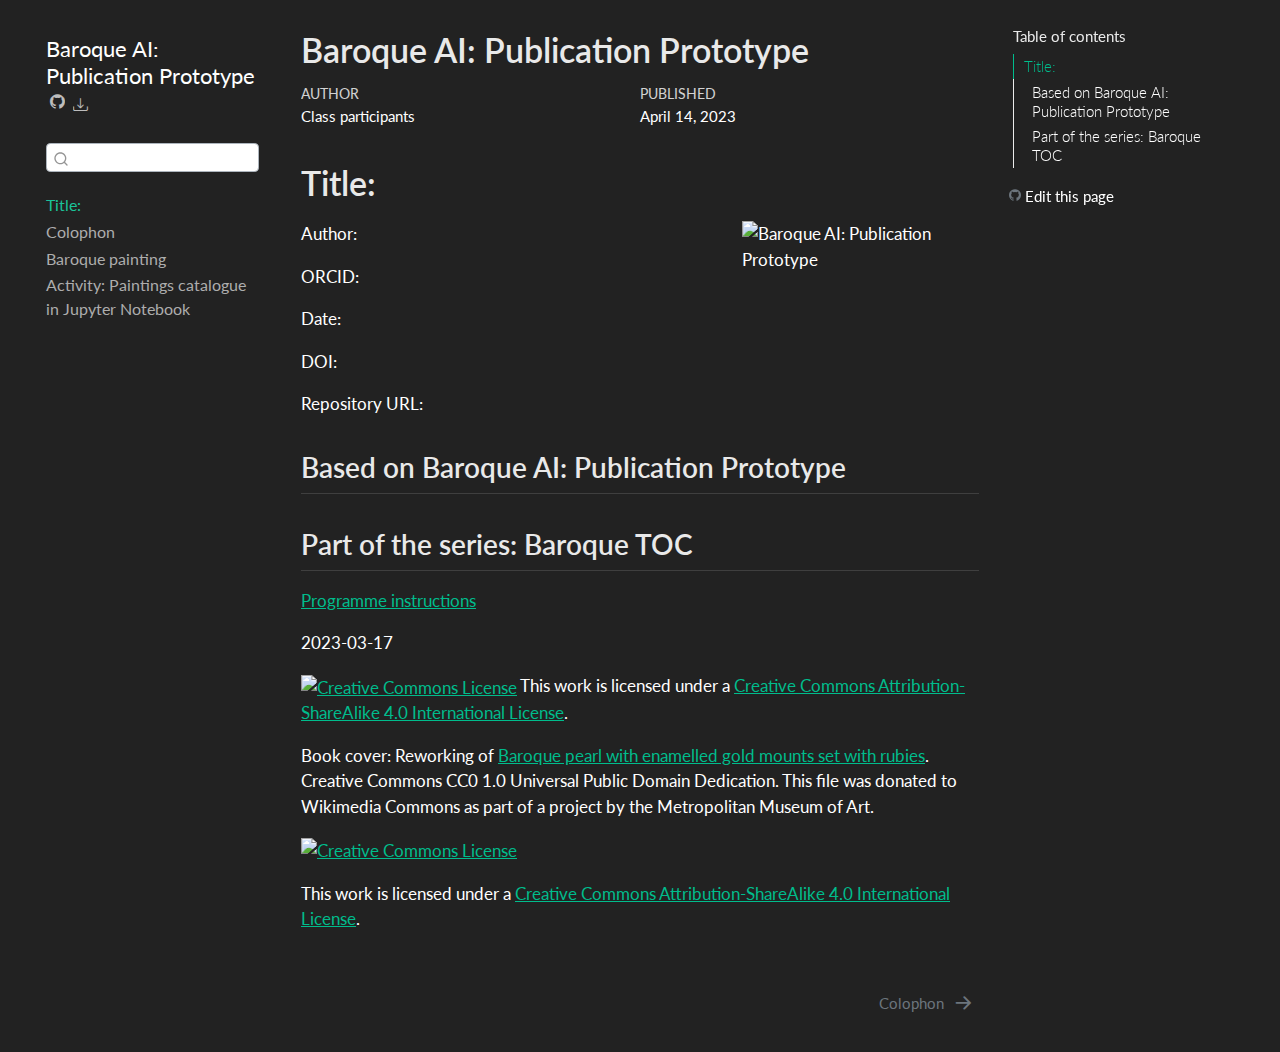
==== commit b23268fb: "spelling correction" ====
--- a/docs/index.html
+++ b/docs/index.html
@@ -2,14 +2,14 @@
 <html xmlns="http://www.w3.org/1999/xhtml" lang="en" xml:lang="en"><head>
 
 <meta charset="utf-8">
-<meta name="generator" content="quarto-1.3.287">
+<meta name="generator" content="quarto-1.3.450">
 
 <meta name="viewport" content="width=device-width, initial-scale=1.0, user-scalable=yes">
 
-<meta name="author" content="Memo Loran Tuku">
-<meta name="dcterms.date" content="2023-07-03">
-
-<title>Objekte des Badisches Landesmuseums</title>
+<meta name="author" content="Class participants">
+<meta name="dcterms.date" content="2023-04-14">
+
+<title>Baroque AI: Publication Prototype</title>
 <style>
 code{white-space: pre-wrap;}
 span.smallcaps{font-variant: small-caps;}
@@ -38,10 +38,10 @@
 <script src="site_libs/quarto-html/tippy.umd.min.js"></script>
 <script src="site_libs/quarto-html/anchor.min.js"></script>
 <link href="site_libs/quarto-html/tippy.css" rel="stylesheet">
-<link href="site_libs/quarto-html/quarto-syntax-highlighting.css" rel="stylesheet" id="quarto-text-highlighting-styles">
+<link href="site_libs/quarto-html/quarto-syntax-highlighting-dark.css" rel="stylesheet" id="quarto-text-highlighting-styles">
 <script src="site_libs/bootstrap/bootstrap.min.js"></script>
 <link href="site_libs/bootstrap/bootstrap-icons.css" rel="stylesheet">
-<link href="site_libs/bootstrap/bootstrap.min.css" rel="stylesheet" id="quarto-bootstrap" data-mode="light">
+<link href="site_libs/bootstrap/bootstrap.min.css" rel="stylesheet" id="quarto-bootstrap" data-mode="dark">
 <script id="quarto-search-options" type="application/json">{
   "location": "sidebar",
   "copy-button": false,
@@ -58,7 +58,8 @@
     "search-more-matches-text": "more matches in this document",
     "search-clear-button-title": "Clear",
     "search-detached-cancel-button-title": "Cancel",
-    "search-submit-button-title": "Submit"
+    "search-submit-button-title": "Submit",
+    "search-label": "Search"
   }
 }</script>
 <script async="" src="https://hypothes.is/embed.js"></script>
@@ -75,10 +76,10 @@
       <button type="button" class="quarto-btn-toggle btn" data-bs-toggle="collapse" data-bs-target="#quarto-sidebar,#quarto-sidebar-glass" aria-controls="quarto-sidebar" aria-expanded="false" aria-label="Toggle sidebar navigation" onclick="if (window.quartoToggleHeadroom) { window.quartoToggleHeadroom(); }">
         <i class="bi bi-layout-text-sidebar-reverse"></i>
       </button>
-      <nav class="quarto-page-breadcrumbs" aria-label="breadcrumb"><ol class="breadcrumb"><li class="breadcrumb-item"><a href="./index.html"><span class="chapter-number">1</span>&nbsp; <span class="chapter-title">Teil der Serie: Objekte des Badisches Landesmuseums</span></a></li></ol></nav>
+      <nav class="quarto-page-breadcrumbs" aria-label="breadcrumb"><ol class="breadcrumb"><li class="breadcrumb-item"><a href="./index.html"><span class="chapter-title">Title:</span></a></li></ol></nav>
       <a class="flex-grow-1" role="button" data-bs-toggle="collapse" data-bs-target="#quarto-sidebar,#quarto-sidebar-glass" aria-controls="quarto-sidebar" aria-expanded="false" aria-label="Toggle sidebar navigation" onclick="if (window.quartoToggleHeadroom) { window.quartoToggleHeadroom(); }">      
       </a>
-      <button type="button" class="btn quarto-search-button" aria-label="Search" onclick="window.quartoOpenSearch();">
+      <button type="button" class="btn quarto-search-button" aria-label="" onclick="window.quartoOpenSearch();">
         <i class="bi bi-search"></i>
       </button>
     </div>
@@ -90,26 +91,26 @@
   <nav id="quarto-sidebar" class="sidebar collapse collapse-horizontal sidebar-navigation floating overflow-auto">
     <div class="pt-lg-2 mt-2 text-left sidebar-header">
     <div class="sidebar-title mb-0 py-0">
-      <a href="./">Objekte des Badisches Landesmuseums</a> 
+      <a href="./">Baroque AI: Publication Prototype</a> 
         <div class="sidebar-tools-main">
-    <a href="https://github.com/mloran/catalogue-003" title="Source Code" class="quarto-navigation-tool px-1" aria-label="Source Code"><i class="bi bi-github"></i></a>
+    <a href="https://github.com/NFDI4Culture/catalogue-003" rel="" title="Source Code" class="quarto-navigation-tool px-1" aria-label="Source Code"><i class="bi bi-github"></i></a>
     <div class="dropdown">
       <a href="" title="Download" id="quarto-navigation-tool-dropdown-0" class="quarto-navigation-tool dropdown-toggle px-1" data-bs-toggle="dropdown" aria-expanded="false" aria-label="Download"><i class="bi bi-download"></i></a>
       <ul class="dropdown-menu" aria-labelledby="quarto-navigation-tool-dropdown-0">
           <li>
-            <a class="dropdown-item sidebar-tools-main-item" href="./Objekte-des-Badisches-Landesmuseums.pdf">
+            <a class="dropdown-item sidebar-tools-main-item" href="./Baroque-AI--Publication-Prototype.pdf">
               <i class="bi bi-bi-file-pdf pe-1"></i>
             Download PDF
             </a>
           </li>
           <li>
-            <a class="dropdown-item sidebar-tools-main-item" href="./Objekte-des-Badisches-Landesmuseums.docx">
+            <a class="dropdown-item sidebar-tools-main-item" href="./Baroque-AI--Publication-Prototype.docx">
               <i class="bi bi-bi-file-word pe-1"></i>
             Download Docx
             </a>
           </li>
           <li>
-            <a class="dropdown-item sidebar-tools-main-item" href="./Objekte-des-Badisches-Landesmuseums.epub">
+            <a class="dropdown-item sidebar-tools-main-item" href="./Baroque-AI--Publication-Prototype.epub">
               <i class="bi bi-bi-journal pe-1"></i>
             Download ePub
             </a>
@@ -128,22 +129,22 @@
     <ul class="list-unstyled mt-1">
         <li class="sidebar-item">
   <div class="sidebar-item-container"> 
-  <a href="./index.html" class="sidebar-item-text sidebar-link active"><span class="chapter-title">Teil der Serie: Objekte des Badisches Landesmuseums</span></a>
+  <a href="./index.html" class="sidebar-item-text sidebar-link active"><span class="chapter-title">Title:</span></a>
   </div>
 </li>
         <li class="sidebar-item">
   <div class="sidebar-item-container"> 
-  <a href="./colophon.html" class="sidebar-item-text sidebar-link"><span class="chapter-title">Kolophon</span></a>
+  <a href="./colophon.html" class="sidebar-item-text sidebar-link"><span class="chapter-title">Colophon</span></a>
   </div>
 </li>
         <li class="sidebar-item">
   <div class="sidebar-item-container"> 
-  <a href="./collection003.html" class="sidebar-item-text sidebar-link"><span class="chapter-title">Katalog: Historische Objekte des Badisches Landesmuseum</span></a>
+  <a href="./collection003.html" class="sidebar-item-text sidebar-link"><span class="chapter-title">Baroque painting</span></a>
   </div>
 </li>
         <li class="sidebar-item">
   <div class="sidebar-item-container"> 
-  <a href="./paintings_1tuku.html" class="sidebar-item-text sidebar-link"><span class="chapter-title">Historische Objekte des Badischen Landmuseums</span></a>
+  <a href="./paintings.html" class="sidebar-item-text sidebar-link"><span class="chapter-title">Activity: Paintings catalogue in Jupyter Notebook</span></a>
   </div>
 </li>
     </ul>
@@ -156,16 +157,20 @@
     <h2 id="toc-title">Table of contents</h2>
    
   <ul>
-  <li><a href="#teil-der-serie-objekte-des-badisches-landesmuseums" id="toc-teil-der-serie-objekte-des-badisches-landesmuseums" class="nav-link active" data-scroll-target="#teil-der-serie-objekte-des-badisches-landesmuseums">Teil der Serie: Objekte des Badisches Landesmuseums</a></li>
+  <li><a href="#title" id="toc-title" class="nav-link active" data-scroll-target="#title">Title:</a>
+  <ul class="collapse">
+  <li><a href="#based-on-baroque-ai-publication-prototype" id="toc-based-on-baroque-ai-publication-prototype" class="nav-link" data-scroll-target="#based-on-baroque-ai-publication-prototype">Based on Baroque AI: Publication Prototype</a></li>
+  <li><a href="#part-of-the-series-baroque-toc" id="toc-part-of-the-series-baroque-toc" class="nav-link" data-scroll-target="#part-of-the-series-baroque-toc">Part of the series: Baroque TOC</a></li>
+  </ul></li>
   </ul>
-<div class="toc-actions"><div><i class="bi bi-github"></i></div><div class="action-links"><p><a href="https://github.com/mloran/catalogue-003/edit/main/index.qmd" class="toc-action">Edit this page</a></p></div></div></nav>
+<div class="toc-actions"><div><i class="bi bi-github"></i></div><div class="action-links"><p><a href="https://github.com/NFDI4Culture/catalogue-003/edit/main/index.qmd" class="toc-action">Edit this page</a></p></div></div></nav>
     </div>
 <!-- main -->
 <main class="content" id="quarto-document-content">
 
 <header id="title-block-header" class="quarto-title-block default">
 <div class="quarto-title">
-<h1 class="title">Objekte des Badisches Landesmuseums</h1>
+<h1 class="title">Baroque AI: Publication Prototype</h1>
 </div>
 
 
@@ -175,14 +180,14 @@
     <div>
     <div class="quarto-title-meta-heading">Author</div>
     <div class="quarto-title-meta-contents">
-             <p>Memo Loran Tuku </p>
+             <p>Class participants </p>
           </div>
   </div>
     
     <div>
     <div class="quarto-title-meta-heading">Published</div>
     <div class="quarto-title-meta-contents">
-      <p class="date">July 3, 2023</p>
+      <p class="date">April 14, 2023</p>
     </div>
   </div>
   
@@ -193,30 +198,27 @@
 </header>
 
 
-<section id="teil-der-serie-objekte-des-badisches-landesmuseums" class="level2">
-<h2 class="anchored" data-anchor-id="teil-der-serie-objekte-des-badisches-landesmuseums">Teil der Serie: Objekte des Badisches Landesmuseums</h2><p><img src="cover_art.jpeg" title="Objekte des Badisches Landesmuseums" class="quarto-cover-image quarto-discovered-preview-image img-fluid"></p>
+<section id="title" class="level1">
+<h1>Title:</h1><p><img src="cover-smallalt.jpg" title="Baroque AI: Publication Prototype" class="quarto-cover-image img-fluid"></p>
+<p>Author:</p>
+<p>ORCID:</p>
+<p>Date:</p>
+<p>DOI:</p>
+<p>Repository URL:</p>
+<section id="based-on-baroque-ai-publication-prototype" class="level2">
+<h2 class="anchored" data-anchor-id="based-on-baroque-ai-publication-prototype">Based on Baroque AI: Publication Prototype</h2>
+</section>
+<section id="part-of-the-series-baroque-toc" class="level2">
+<h2 class="anchored" data-anchor-id="part-of-the-series-baroque-toc">Part of the series: Baroque TOC</h2>
 <p><a href="https://nfdi4culture.github.io/class-ADA-CP-pipeline/">Programme instructions</a></p>
-<p>2023-07-04 v1.0</p>
-<p>Willkommen auf der Startseite der digitalen Plattform des Badischen Landmuseums! Tauchen Sie ein in die faszinierende Welt der Geschichte und erkunden Sie unsere Sammlung von Objekten aus vergangenen Zeiten.</p>
-<p>Hier haben Sie die einzigartige Möglichkeit, drei bemerkenswerte Objekte genauer zu betrachten: Messer, Gusskuchen und Lanzenspitzen. Diese repräsentativen Artefakte bieten einen fesselnden Einblick in verschiedene Aspekte des historischen Lebens.</p>
-<p>Entdecken Sie die Vielfalt der Messer, die nicht nur ein alltägliches Werkzeug, sondern auch ein Symbol für Handwerkskunst und Kultur sind. Bewundern Sie die kunstvollen Griffe, die geschickt gestalteten Klingen und erfahren Sie mehr über die verschiedenen Verwendungszwecke dieser facettenreichen Objekte.</p>
-<p>Tauchen Sie ein in die Welt der Gusskuchen und lassen Sie sich von ihrer einzigartigen Form und Textur begeistern. Diese faszinierenden Backwaren geben uns Einblicke in traditionelle Backtechniken und vermitteln ein Gefühl für die kulinarische Geschichte.</p>
-<p>Erkunden Sie die Lanzenspitzen, die uns in vergangene Schlachten und den Mut der Krieger entführen. Bewundern Sie die Präzision und das handwerkliche Können, die in der Herstellung dieser Waffen stecken, und lassen Sie sich von ihrer symbolischen Bedeutung beeindrucken.</p>
-<p>Wir laden Sie herzlich ein, diese Objekte virtuell zu erkunden und sich von ihrer Schönheit und historischen Bedeutung verzaubern zu lassen. Lassen Sie Ihrer Neugier freien Lauf und genießen Sie die Reise in die Vergangenheit, die Ihnen das Badische Landmuseum bietet.</p>
-<p>Example publications:</p>
-<ul>
-<li><p>Exhibition Catalogue (Work in progress) - https://nfdi4culture.github.io/catalogue-003/ (content from the current repo)</p></li>
-<li><p><a href="https://nfdi4culture.github.io/experimental-books-workshop/">Exhibition catalogue demo: toc Baroque /toc</a> from Experimental Books – Re-imagining Scholarly Publishing, COPIM. Workshop URL: https://experimentalbooks.pubpub.org/programme-overview</p></li>
-<li><p><a href="https://simonxix.github.io/scholarled_catalogue/">Publishers catalogue demo: ScholarLed</a> A catalogue of ScholarLed presses built on a Quarto / Jupyter Notebook model for computational publishing. The publication is automatically updated daily to reflect any new books added by the publishers.</p></li>
-<li><p><a href="https://nfdi4culture.github.io/cp4c/">Proof of concept #1</a> - Computational Publication: Computational Publishing for Collections - ADA CP Prototype #1 - Nov 22</p></li>
-<li><p><a href="https://nfdi4culture.github.io/art_catalogue_test/">Proof of concept #2</a> - To be confirmed, completion for end of April 2023. This contains all parts fully rendered: Cover, colophon, essay, collection, graph, TIB AV Portal, Semantic Kompakkt</p></li>
-<li><p>semanticClimate: To be confirmed - customised research papers readers made for regional climate change action plans based on IPCC reports and sourcing content from open research repositories.</p></li>
-<li><p>FSCI Summer School - publishing from collections class: To be confirmed, July 2023</p></li>
-</ul>
+<p>2023-03-17</p>
+<p><a rel="license" href="http://creativecommons.org/licenses/by-sa/4.0/"><img alt="Creative Commons License" style="border-width:0" src="https://i.creativecommons.org/l/by-sa/4.0/88x31.png"></a> This work is licensed under a <a rel="license" href="http://creativecommons.org/licenses/by-sa/4.0/">Creative Commons Attribution-ShareAlike 4.0 International License</a>.</p>
+<p>Book cover: Reworking of <a href="https://en.wikipedia.org/wiki/File:Pendant_in_the_form_of_a_siren_MET_DT7173.jpg">Baroque pearl with enamelled gold mounts set with rubies</a>. Creative Commons CC0 1.0 Universal Public Domain Dedication. This file was donated to Wikimedia Commons as part of a project by the Metropolitan Museum of Art.</p>
 <p><a rel="license" href="http://creativecommons.org/licenses/by-sa/4.0/"><img alt="Creative Commons License" style="border-width:0" src="https://i.creativecommons.org/l/by-sa/4.0/88x31.png"></a></p>
 <p>This work is licensed under a <a rel="license" href="http://creativecommons.org/licenses/by-sa/4.0/">Creative Commons Attribution-ShareAlike 4.0 International License</a>.</p>
 
 
+</section>
 </section>
 
 </main> <!-- /main -->
@@ -458,7 +460,7 @@
   </div>
   <div class="nav-page nav-page-next">
       <a href="./colophon.html" class="pagination-link">
-        <span class="nav-page-text"><span class="chapter-title">Kolophon</span></span> <i class="bi bi-arrow-right-short"></i>
+        <span class="nav-page-text"><span class="chapter-title">Colophon</span></span> <i class="bi bi-arrow-right-short"></i>
       </a>
   </div>
 </nav>
--- a/docs/site_libs/quarto-html/quarto-syntax-highlighting-dark.css
+++ b/docs/site_libs/quarto-html/quarto-syntax-highlighting-dark.css
@@ -0,0 +1,189 @@
+/* quarto syntax highlight colors */
+:root {
+  --quarto-hl-al-color: #f07178;
+  --quarto-hl-an-color: #d4d0ab;
+  --quarto-hl-at-color: #00e0e0;
+  --quarto-hl-bn-color: #d4d0ab;
+  --quarto-hl-bu-color: #abe338;
+  --quarto-hl-ch-color: #abe338;
+  --quarto-hl-co-color: #f8f8f2;
+  --quarto-hl-cv-color: #ffd700;
+  --quarto-hl-cn-color: #ffd700;
+  --quarto-hl-cf-color: #ffa07a;
+  --quarto-hl-dt-color: #ffa07a;
+  --quarto-hl-dv-color: #d4d0ab;
+  --quarto-hl-do-color: #f8f8f2;
+  --quarto-hl-er-color: #f07178;
+  --quarto-hl-ex-color: #00e0e0;
+  --quarto-hl-fl-color: #d4d0ab;
+  --quarto-hl-fu-color: #ffa07a;
+  --quarto-hl-im-color: #abe338;
+  --quarto-hl-in-color: #d4d0ab;
+  --quarto-hl-kw-color: #ffa07a;
+  --quarto-hl-op-color: #ffa07a;
+  --quarto-hl-ot-color: #00e0e0;
+  --quarto-hl-pp-color: #dcc6e0;
+  --quarto-hl-re-color: #00e0e0;
+  --quarto-hl-sc-color: #abe338;
+  --quarto-hl-ss-color: #abe338;
+  --quarto-hl-st-color: #abe338;
+  --quarto-hl-va-color: #00e0e0;
+  --quarto-hl-vs-color: #abe338;
+  --quarto-hl-wa-color: #dcc6e0;
+}
+
+/* other quarto variables */
+:root {
+  --quarto-font-monospace: SFMono-Regular, Menlo, Monaco, Consolas, "Liberation Mono", "Courier New", monospace;
+}
+
+code span.al {
+  background-color: #2a0f15;
+  font-weight: bold;
+  color: #f07178;
+}
+
+code span.an {
+  color: #d4d0ab;
+}
+
+code span.at {
+  color: #00e0e0;
+}
+
+code span.bn {
+  color: #d4d0ab;
+}
+
+code span.bu {
+  color: #abe338;
+}
+
+code span.ch {
+  color: #abe338;
+}
+
+code span.co {
+  font-style: italic;
+  color: #f8f8f2;
+}
+
+code span.cv {
+  color: #ffd700;
+}
+
+code span.cn {
+  color: #ffd700;
+}
+
+code span.cf {
+  font-weight: bold;
+  color: #ffa07a;
+}
+
+code span.dt {
+  color: #ffa07a;
+}
+
+code span.dv {
+  color: #d4d0ab;
+}
+
+code span.do {
+  color: #f8f8f2;
+}
+
+code span.er {
+  color: #f07178;
+  text-decoration: underline;
+}
+
+code span.ex {
+  font-weight: bold;
+  color: #00e0e0;
+}
+
+code span.fl {
+  color: #d4d0ab;
+}
+
+code span.fu {
+  color: #ffa07a;
+}
+
+code span.im {
+  color: #abe338;
+}
+
+code span.in {
+  color: #d4d0ab;
+}
+
+code span.kw {
+  font-weight: bold;
+  color: #ffa07a;
+}
+
+pre > code.sourceCode > span {
+  color: #f8f8f2;
+}
+
+code span {
+  color: #f8f8f2;
+}
+
+code.sourceCode > span {
+  color: #f8f8f2;
+}
+
+div.sourceCode,
+div.sourceCode pre.sourceCode {
+  color: #f8f8f2;
+}
+
+code span.op {
+  color: #ffa07a;
+}
+
+code span.ot {
+  color: #00e0e0;
+}
+
+code span.pp {
+  color: #dcc6e0;
+}
+
+code span.re {
+  background-color: #f8f8f2;
+  color: #00e0e0;
+}
+
+code span.sc {
+  color: #abe338;
+}
+
+code span.ss {
+  color: #abe338;
+}
+
+code span.st {
+  color: #abe338;
+}
+
+code span.va {
+  color: #00e0e0;
+}
+
+code span.vs {
+  color: #abe338;
+}
+
+code span.wa {
+  color: #dcc6e0;
+}
+
+.prevent-inlining {
+  content: "</";
+}
+
+/*# sourceMappingURL=935a306eefa94366c21e1a970dddb765.css.map */
